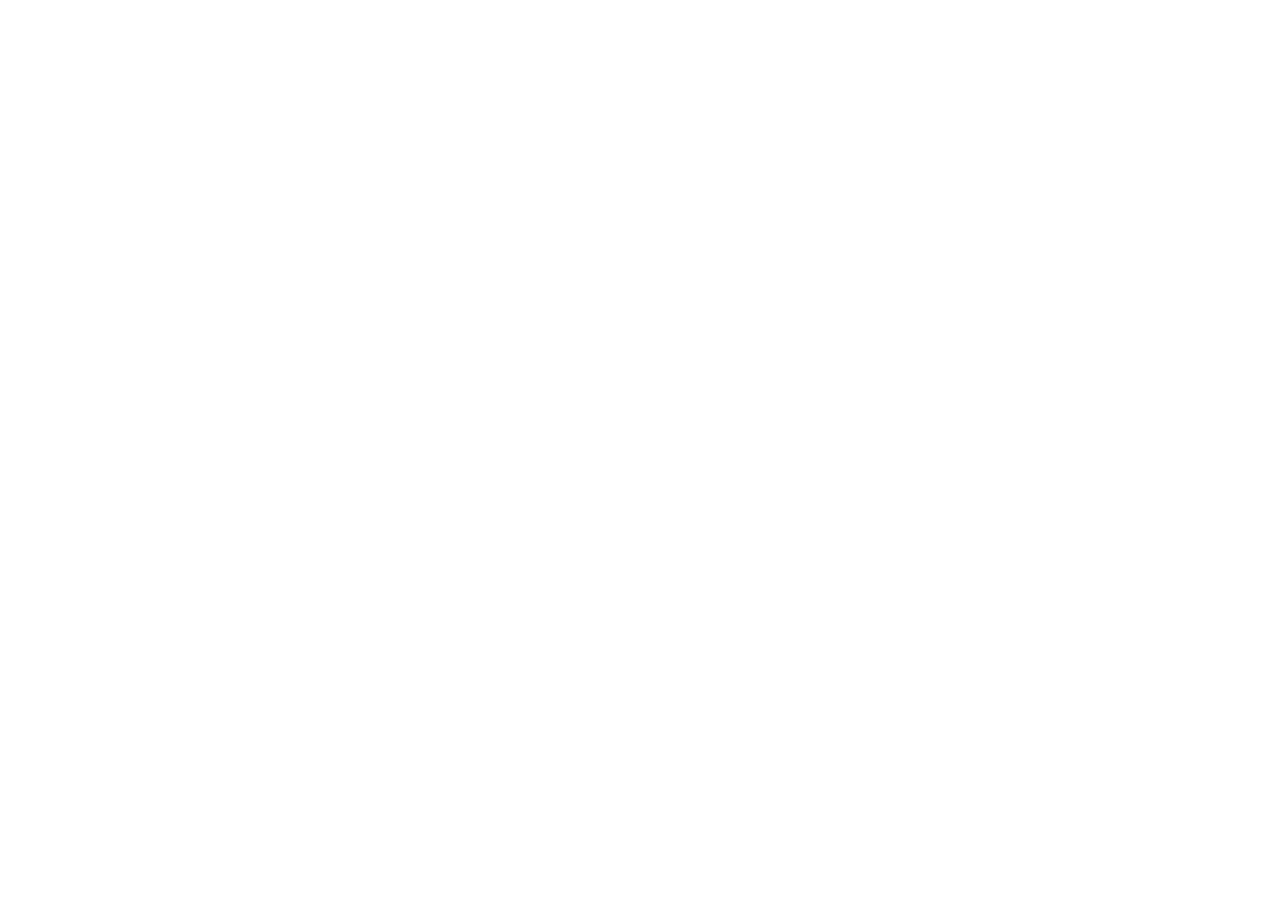
==== index.html @ 8673527a "." ====
<!DOCTYPE html>
<html lang="en">
<head>
    <meta charset="UTF-8">
    <meta name="viewport" content="width=device-width, initial-scale=1.0">
    <title>Colle Rosso</title>
    <link rel="stylesheet" href="style.css">
</head>
<body>
    
</body>
</html>
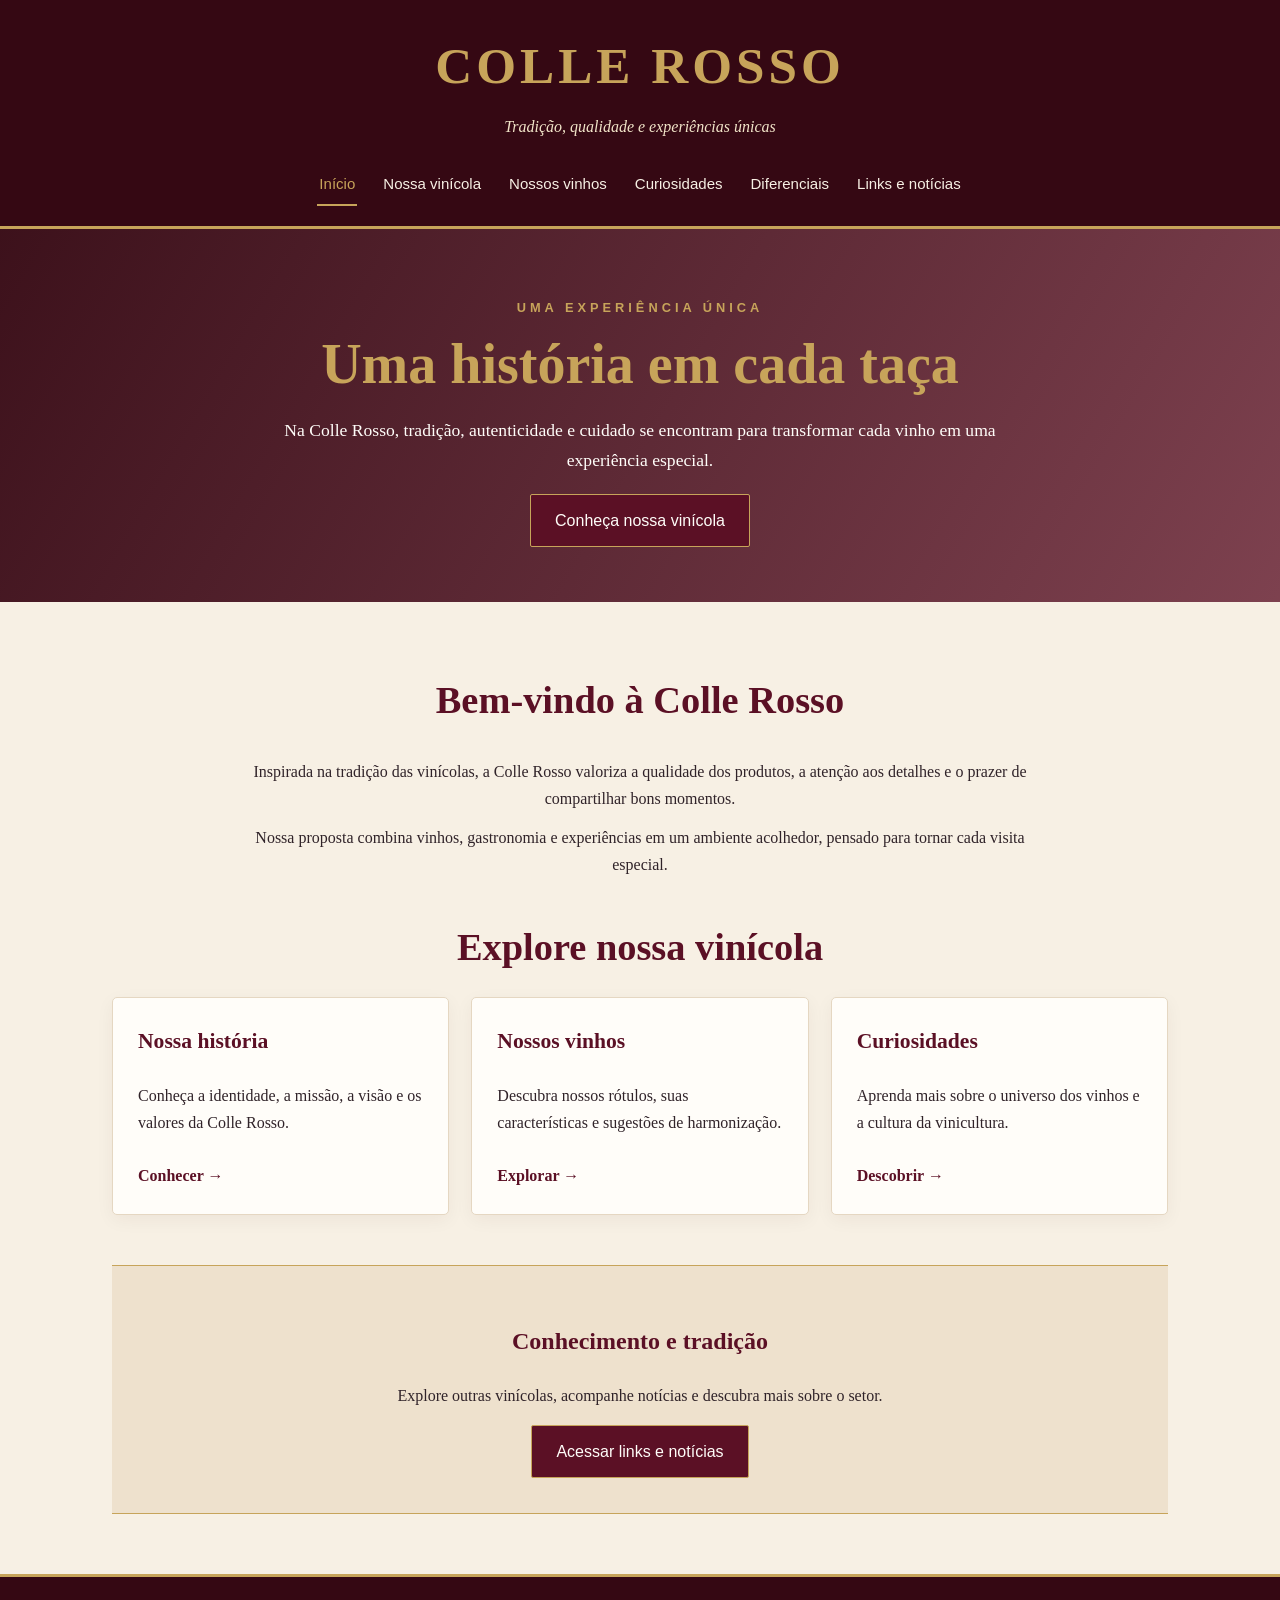
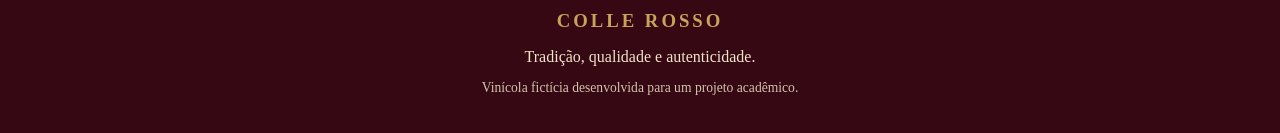
==== commit 6cc1bf2d: "." ====
--- a/index.html
+++ b/index.html
@@ -1,12 +1,187 @@
 <!DOCTYPE html>
-<html lang="en">
+<html lang="pt-BR">
+
 <head>
     <meta charset="UTF-8">
     <meta name="viewport" content="width=device-width, initial-scale=1.0">
-    <title>Colle Rosso</title>
+
+    <title>Colle Rosso  -  início</title>
+
     <link rel="stylesheet" href="style.css">
+
+    <script src="script.js" defer></script>
 </head>
+
 <body>
-    
+
+    <header class="cabecalho">
+
+        <div class="marca">
+            <h1>COLLE ROSSO</h1>
+            <p>Tradição, qualidade e experiências únicas</p>
+        </div>
+
+        <button
+            class="botao-menu"
+            id="botao-menu"
+            aria-label="Abrir menu"
+            aria-expanded="false"
+            aria-controls="menu-principal">
+
+            ☰
+        </button>
+
+        <nav class="menu" id="menu-principal">
+
+            <a href="index.html" aria-current="page">Início</a>
+
+            <a href="vinicola.html">Nossa vinícola</a>
+
+            <a href="vinhos.html">Nossos vinhos</a>
+
+            <a href="curiosidades.html">Curiosidades</a>
+
+            <a href="diferencas.html">Diferenciais</a>
+
+            <a href="links.html">Links e notícias</a>
+
+        </nav>
+
+    </header>
+
+
+    <section class="hero">
+
+        <div class="hero-conteudo">
+
+            <p class="subtitulo">UMA EXPERIÊNCIA ÚNICA</p>
+
+            <h2>Uma história em cada taça</h2>
+
+            <p>
+                Na Colle Rosso, tradição, autenticidade e cuidado
+                se encontram para transformar cada vinho
+                em uma experiência especial.
+            </p>
+
+            <a href="vinicola.html" class="botao">
+                Conheça nossa vinícola
+            </a>
+
+        </div>
+
+    </section>
+
+
+    <main>
+
+        <section class="introducao">
+
+            <h2>Bem-vindo à Colle Rosso</h2>
+
+            <p>
+                Inspirada na tradição das vinícolas, a Colle Rosso
+                valoriza a qualidade dos produtos, a atenção aos
+                detalhes e o prazer de compartilhar bons momentos.
+            </p>
+
+            <p>
+                Nossa proposta combina vinhos, gastronomia e
+                experiências em um ambiente acolhedor,
+                pensado para tornar cada visita especial.
+            </p>
+
+        </section>
+
+
+        <section class="secao">
+
+            <h2>Explore nossa vinícola</h2>
+
+            <div class="grade-cartoes">
+
+                <article class="cartao">
+
+                    <h3>Nossa história</h3>
+
+                    <p>
+                        Conheça a identidade, a missão,
+                        a visão e os valores da Colle Rosso.
+                    </p>
+
+                    <a href="vinicola.html" class="link-cartao">
+                        Conhecer →
+                    </a>
+
+                </article>
+
+
+                <article class="cartao">
+
+                    <h3>Nossos vinhos</h3>
+
+                    <p>
+                        Descubra nossos rótulos, suas características
+                        e sugestões de harmonização.
+                    </p>
+
+                    <a href="vinhos.html" class="link-cartao">
+                        Explorar →
+                    </a>
+
+                </article>
+
+
+                <article class="cartao">
+
+                    <h3>Curiosidades</h3>
+
+                    <p>
+                        Aprenda mais sobre o universo dos vinhos
+                        e a cultura da vinicultura.
+                    </p>
+
+                    <a href="curiosidades.html" class="link-cartao">
+                        Descobrir →
+                    </a>
+
+                </article>
+
+            </div>
+
+        </section>
+
+
+        <section class="chamada-final">
+
+            <h2>Conhecimento e tradição</h2>
+
+            <p>
+                Explore outras vinícolas, acompanhe notícias
+                e descubra mais sobre o setor.
+            </p>
+
+            <a href="links.html" class="botao">
+                Acessar links e notícias
+            </a>
+
+        </section>
+
+    </main>
+
+
+    <footer class="rodape">
+
+        <h3>COLLE ROSSO</h3>
+
+        <p>Tradição, qualidade e autenticidade.</p>
+
+        <p class="rodape-menor">
+            Vinícola fictícia desenvolvida para um projeto acadêmico.
+        </p>
+
+    </footer>
+
 </body>
+
 </html>
--- a/style.css
+++ b/style.css
@@ -0,0 +1,698 @@
+/* ========================================
+   1. CORES E CONFIGURAÇÕES GERAIS
+======================================== */
+
+:root {
+    --bordo: #5b1025;
+    --bordo-escuro: #350813;
+    --dourado: #c7a45a;
+    --creme: #f7f0e4;
+    --branco: #fffdf9;
+    --texto: #302329;
+    --borda: #e5d7c2;
+}
+
+* {
+    box-sizing: border-box;
+}
+
+html {
+    scroll-behavior: smooth;
+}
+
+body {
+    margin: 0;
+    font-family: Georgia, "Times New Roman", serif;
+    background: var(--creme);
+    color: var(--texto);
+    line-height: 1.7;
+}
+
+img {
+    max-width: 100%;
+}
+
+a {
+    color: var(--bordo);
+}
+
+button {
+    font: inherit;
+}
+
+
+/* ========================================
+   2. CABEÇALHO E MARCA
+======================================== */
+
+.cabecalho {
+    background: var(--bordo-escuro);
+    color: var(--creme);
+    border-bottom: 3px solid var(--dourado);
+}
+
+.marca {
+    text-align: center;
+    padding: 22px 16px 12px;
+}
+
+.marca h1 {
+    margin: 0;
+    color: var(--dourado);
+    font-size: clamp(2rem, 5vw, 3.2rem);
+    letter-spacing: 4px;
+}
+
+.marca p {
+    margin: 4px 0 0;
+    font-style: italic;
+    color: #f1e4c8;
+}
+
+
+/* ========================================
+   3. MENU DE NAVEGAÇÃO
+======================================== */
+
+.menu {
+    display: flex;
+    justify-content: center;
+    align-items: center;
+    flex-wrap: wrap;
+    gap: 8px 24px;
+    padding: 12px 18px 20px;
+}
+
+.menu a {
+    color: var(--creme);
+    text-decoration: none;
+    font-family: Arial, sans-serif;
+    font-size: 0.94rem;
+    padding: 7px 2px;
+    border-bottom: 2px solid transparent;
+    transition: color 0.25s, border-color 0.25s;
+}
+
+.menu a:hover,
+.menu a:focus-visible,
+.menu a[aria-current="page"] {
+    color: var(--dourado);
+    border-bottom-color: var(--dourado);
+}
+
+.menu a:focus-visible,
+.botao:focus-visible,
+button:focus-visible {
+    outline: 2px solid var(--dourado);
+    outline-offset: 4px;
+}
+
+
+/* Botão do menu para celulares */
+
+.botao-menu {
+    display: none;
+    background: transparent;
+    border: 1px solid var(--dourado);
+    color: var(--dourado);
+    padding: 7px 13px;
+    cursor: pointer;
+    font-size: 1.5rem;
+}
+
+
+/* ========================================
+   4. BANNER PRINCIPAL
+======================================== */
+
+.hero {
+    min-height: 340px;
+    display: grid;
+    place-items: center;
+    text-align: center;
+    padding: 55px 22px;
+
+    background:
+        linear-gradient(
+            120deg,
+            rgba(53, 8, 19, 0.96),
+            rgba(91, 16, 37, 0.78)
+        );
+
+    color: var(--branco);
+}
+
+.hero-conteudo {
+    max-width: 780px;
+}
+
+.subtitulo {
+    color: var(--dourado);
+    font-family: Arial, sans-serif;
+    font-size: 0.8rem;
+    letter-spacing: 4px;
+    font-weight: bold;
+}
+
+.hero h2 {
+    color: var(--dourado);
+    font-size: clamp(2rem, 5vw, 3.5rem);
+    line-height: 1.2;
+    margin: 12px 0 18px;
+}
+
+.hero p:not(.subtitulo) {
+    font-size: 1.1rem;
+}
+
+
+/* ========================================
+   5. CONTEÚDO DAS PÁGINAS
+======================================== */
+
+main {
+    width: min(1100px, 100%);
+    margin: auto;
+    padding: 42px 22px 60px;
+}
+
+.introducao {
+    max-width: 800px;
+    margin: 0 auto 42px;
+    text-align: center;
+}
+
+.introducao h2,
+.secao h2 {
+    color: var(--bordo);
+    font-size: clamp(1.7rem, 4vw, 2.4rem);
+    line-height: 1.3;
+}
+
+.introducao p {
+    margin: 12px auto;
+}
+
+.secao {
+    margin-top: 45px;
+    margin-bottom: 45px;
+}
+
+.secao > h2 {
+    text-align: center;
+    margin-bottom: 24px;
+}
+
+.texto-centralizado {
+    max-width: 800px;
+    margin: 20px auto;
+    text-align: center;
+}
+
+
+/* ========================================
+   6. CARTÕES
+======================================== */
+
+.grade-cartoes {
+    display: grid;
+    grid-template-columns: repeat(
+        auto-fit,
+        minmax(min(100%, 240px), 1fr)
+    );
+
+    gap: 22px;
+}
+
+.cartao {
+    background: var(--branco);
+    border: 1px solid var(--borda);
+    border-radius: 5px;
+    padding: 25px;
+
+    box-shadow: 0 5px 18px rgba(53, 8, 19, 0.05);
+
+    transition:
+        transform 0.25s,
+        box-shadow 0.25s;
+}
+
+.cartao:hover {
+    transform: translateY(-4px);
+    box-shadow: 0 9px 24px rgba(53, 8, 19, 0.10);
+}
+
+.cartao h3 {
+    color: var(--bordo);
+    font-size: 1.35rem;
+    margin-top: 0;
+}
+
+.link-cartao {
+    display: inline-block;
+    margin-top: 10px;
+    font-weight: bold;
+    text-decoration: none;
+}
+
+.link-cartao:hover {
+    color: #9b6f22;
+    text-decoration: underline;
+}
+
+
+/* ========================================
+   7. BOTÕES
+======================================== */
+
+.botao {
+    display: inline-block;
+    padding: 12px 24px;
+
+    background: var(--bordo);
+    color: var(--branco);
+
+    border: 1px solid var(--dourado);
+    border-radius: 2px;
+
+    text-align: center;
+    text-decoration: none;
+    font-family: Arial, sans-serif;
+
+    transition:
+        background 0.25s,
+        color 0.25s,
+        transform 0.25s;
+}
+
+.botao:hover {
+    background: var(--dourado);
+    color: var(--bordo-escuro);
+    transform: translateY(-2px);
+}
+
+.chamada-final {
+    margin-top: 50px;
+    padding: 35px 22px;
+    text-align: center;
+
+    background: #eee1cd;
+    border-top: 1px solid var(--dourado);
+    border-bottom: 1px solid var(--dourado);
+}
+
+.chamada-final h2 {
+    color: var(--bordo);
+}
+
+
+/* ========================================
+   8. IMAGENS
+======================================== */
+
+.imagem-destaque {
+    max-width: 850px;
+    margin: 0 auto 40px;
+}
+
+.imagem-destaque img {
+    display: block;
+    width: 100%;
+    max-height: 460px;
+    object-fit: cover;
+    border: 3px solid var(--dourado);
+}
+
+.imagem-link {
+    width: 100%;
+    height: 190px;
+    overflow: hidden;
+    margin-bottom: 20px;
+    background: #eadfcf;
+}
+
+.imagem-link img {
+    width: 100%;
+    height: 100%;
+    display: block;
+    object-fit: cover;
+}
+
+
+/* ========================================
+   9. CARROSSEL DE VINHOS
+======================================== */
+
+.carrossel {
+    max-width: 850px;
+    margin: 0 auto;
+}
+
+.carrossel-controles {
+    display: flex;
+    align-items: center;
+    justify-content: center;
+    gap: 24px;
+    margin-bottom: 22px;
+}
+
+.carrossel-controles p {
+    color: var(--bordo);
+    font-weight: bold;
+    text-align: center;
+}
+
+.seta-carrossel {
+    width: 46px;
+    height: 46px;
+
+    border: 1px solid var(--dourado);
+    background: var(--bordo);
+    color: var(--branco);
+
+    border-radius: 50%;
+    font-size: 1.2rem;
+
+    cursor: pointer;
+    transition: background 0.2s, color 0.2s;
+}
+
+.seta-carrossel:hover {
+    background: var(--dourado);
+    color: var(--bordo-escuro);
+}
+
+.seta-carrossel:disabled {
+    opacity: 0.35;
+    cursor: not-allowed;
+}
+
+.trilho-vinhos {
+    display: flex;
+    overflow-x: auto;
+
+    scroll-snap-type: x mandatory;
+    scroll-behavior: smooth;
+
+    scrollbar-width: thin;
+    scrollbar-color: var(--bordo) #e5d7c2;
+
+    border: 1px solid var(--borda);
+    background: var(--branco);
+}
+
+.cartao-vinho {
+    flex: 0 0 100%;
+    min-width: 0;
+    scroll-snap-align: start;
+    scroll-snap-stop: always;
+}
+
+.foto-vinho {
+    height: 320px;
+    display: flex;
+    justify-content: center;
+    align-items: center;
+
+    padding: 20px;
+    background: #eee3d3;
+}
+
+.foto-vinho img {
+    width: 100%;
+    height: 100%;
+    object-fit: contain;
+}
+
+.informacoes-vinho {
+    padding: 28px clamp(20px, 5vw, 45px) 38px;
+}
+
+.categoria-vinho {
+    color: #92702d;
+    font-family: Arial, sans-serif;
+    font-weight: bold;
+    letter-spacing: 3px;
+    font-size: 0.78rem;
+}
+
+.informacoes-vinho h3 {
+    font-size: clamp(1.8rem, 4vw, 2.4rem);
+    color: var(--bordo);
+    margin: 5px 0 15px;
+}
+
+.detalhes-vinho {
+    border-top: 1px solid var(--borda);
+    margin-top: 22px;
+    padding-top: 12px;
+}
+
+.detalhes-vinho p {
+    margin: 12px 0;
+}
+
+.detalhes-vinho strong {
+    color: var(--bordo);
+}
+
+.indicadores-vinhos {
+    display: flex;
+    justify-content: center;
+    flex-wrap: wrap;
+    gap: 10px;
+    margin: 25px 0;
+}
+
+.indicador-vinho {
+    width: 12px;
+    height: 12px;
+    padding: 0;
+
+    border: 1px solid var(--bordo);
+    border-radius: 50%;
+
+    background: transparent;
+    cursor: pointer;
+}
+
+.indicador-vinho.ativo {
+    background: var(--bordo);
+    outline: 2px solid var(--dourado);
+    outline-offset: 2px;
+}
+
+.aviso {
+    margin: 30px auto;
+    max-width: 800px;
+    text-align: center;
+    font-size: 0.9rem;
+    color: #6b5960;
+}
+
+
+/* ========================================
+   10. CURIOSIDADES EXPANSÍVEIS
+======================================== */
+
+.lista-curiosidades {
+    max-width: 850px;
+    margin: 0 auto;
+}
+
+.curiosidade {
+    margin-bottom: 14px;
+    background: var(--branco);
+    border: 1px solid var(--borda);
+}
+
+.botao-curiosidade {
+    display: flex;
+    align-items: center;
+    justify-content: space-between;
+    gap: 20px;
+
+    width: 100%;
+    padding: 20px 24px;
+
+    border: none;
+    background: transparent;
+
+    color: var(--bordo);
+    text-align: left;
+    font-size: 1.08rem;
+    font-weight: bold;
+
+    cursor: pointer;
+}
+
+.botao-curiosidade:hover {
+    background: #f0e5d5;
+}
+
+.simbolo {
+    flex-shrink: 0;
+    color: #9b762f;
+    font-size: 1.5rem;
+}
+
+.conteudo-curiosidade {
+    padding: 0 24px 22px;
+}
+
+.conteudo-curiosidade p {
+    margin: 0;
+}
+
+
+/* ========================================
+   11. PÁGINA DE LINKS
+======================================== */
+
+.cartao-link {
+    display: flex;
+    flex-direction: column;
+    align-items: flex-start;
+}
+
+.cartao-link .botao {
+    margin-top: auto;
+}
+
+.cartao-link h3 {
+    margin-bottom: 8px;
+}
+
+.cartao-link p {
+    margin-bottom: 22px;
+}
+
+
+/* ========================================
+   12. RODAPÉ
+======================================== */
+
+.rodape {
+    padding: 28px 18px;
+    text-align: center;
+
+    background: var(--bordo-escuro);
+    color: #f1e4c8;
+
+    border-top: 3px solid var(--dourado);
+}
+
+.rodape h3 {
+    margin: 0;
+    color: var(--dourado);
+    letter-spacing: 3px;
+}
+
+.rodape p {
+    margin: 6px 0;
+}
+
+.rodape-menor {
+    font-size: 0.85rem;
+    opacity: 0.85;
+}
+
+
+/* ========================================
+   13. RESPONSIVIDADE PARA CELULARES
+======================================== */
+
+@media (max-width: 700px) {
+
+    .marca {
+        padding: 18px 12px 10px;
+    }
+
+    .marca h1 {
+        letter-spacing: 2px;
+    }
+
+    .botao-menu {
+        display: block;
+        margin: 0 auto 15px;
+    }
+
+    .menu {
+        display: none;
+        flex-direction: column;
+        align-items: stretch;
+
+        gap: 0;
+        padding: 0 20px 18px;
+    }
+
+    .menu.aberto {
+        display: flex;
+    }
+
+    .menu a {
+        padding: 12px;
+        text-align: center;
+        border-bottom: 1px solid rgba(199, 164, 90, 0.25);
+    }
+
+    .hero {
+        min-height: 290px;
+        padding: 40px 18px;
+    }
+
+    main {
+        padding: 30px 16px 45px;
+    }
+
+    .grade-cartoes {
+        grid-template-columns: 1fr;
+    }
+
+    .foto-vinho {
+        height: 250px;
+    }
+
+    .informacoes-vinho {
+        padding: 24px 20px 30px;
+    }
+
+    .carrossel-controles {
+        gap: 14px;
+    }
+
+    .seta-carrossel {
+        width: 42px;
+        height: 42px;
+    }
+
+    .botao-curiosidade {
+        padding: 18px;
+    }
+
+    .conteudo-curiosidade {
+        padding: 0 18px 20px;
+    }
+
+}
+
+
+/* ========================================
+   14. ACESSIBILIDADE: MOVIMENTO REDUZIDO
+======================================== */
+
+@media (prefers-reduced-motion: reduce) {
+
+    html {
+        scroll-behavior: auto;
+    }
+
+    *,
+    *::before,
+    *::after {
+        scroll-behavior: auto !important;
+        transition-duration: 0.01ms !important;
+        animation-duration: 0.01ms !important;
+    }
+
+}
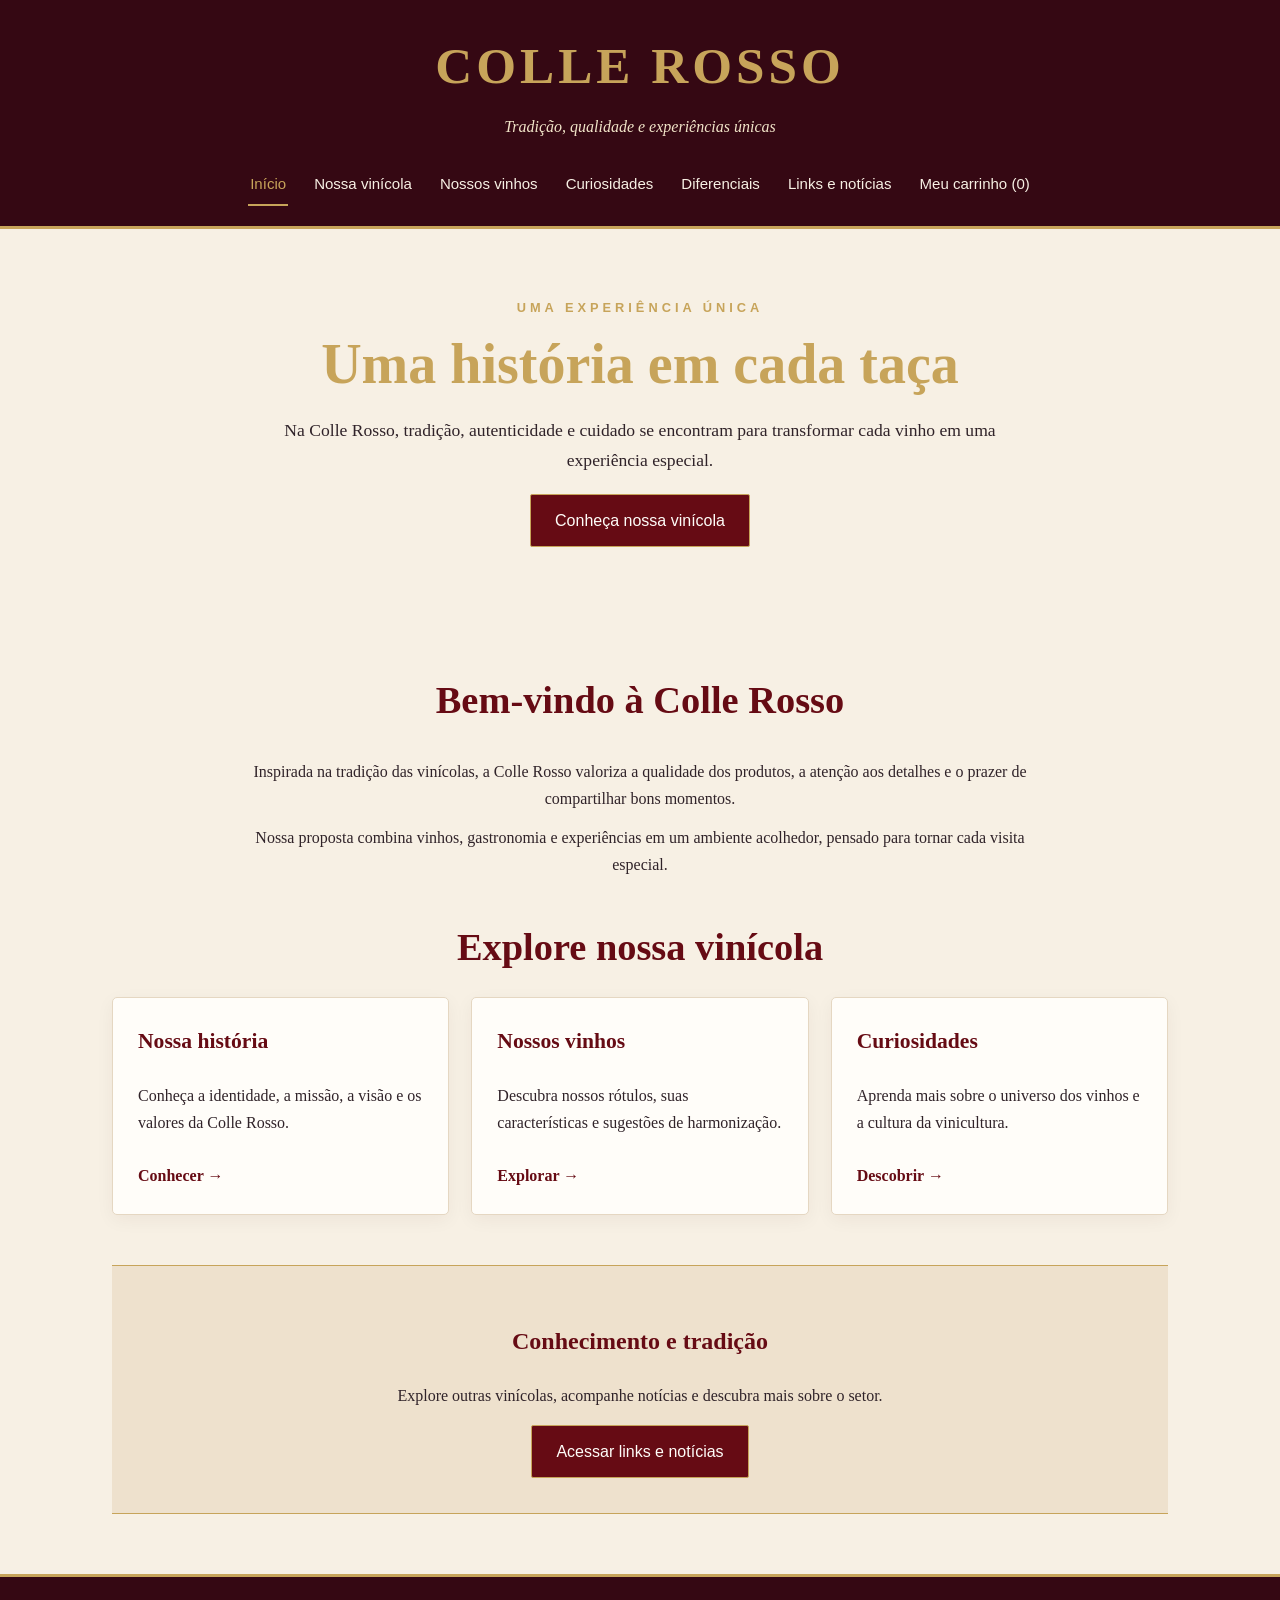
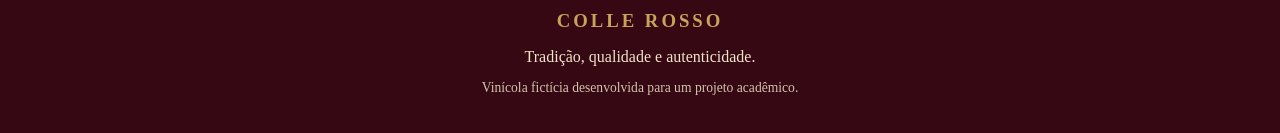
==== commit 199648ab: "." ====
--- a/index.html
+++ b/index.html
@@ -44,6 +44,11 @@
             <a href="diferencas.html">Diferenciais</a>
 
             <a href="links.html">Links e notícias</a>
+
+            <a href="carrinho.html">
+    <span>Meu carrinho</span>
+    (<span class="contador-carrinho">0</span>)
+</a>
 
         </nav>
 
@@ -184,4 +189,4 @@
 
 </body>
 
-</html>+</html>
--- a/style.css
+++ b/style.css
@@ -3,7 +3,7 @@
 ======================================== */
 
 :root {
-    --bordo: #5b1025;
+    --bordo: #660b14;
     --bordo-escuro: #350813;
     --dourado: #c7a45a;
     --creme: #f7f0e4;
@@ -133,13 +133,8 @@
     padding: 55px 22px;
 
     background:
-        linear-gradient(
-            120deg,
-            rgba(53, 8, 19, 0.96),
-            rgba(91, 16, 37, 0.78)
-        );
-
-    color: var(--branco);
+            #660b14,
+
 }
 
 .hero-conteudo {
@@ -695,4 +690,145 @@
         animation-duration: 0.01ms !important;
     }
 
-}+}
+
+/* ======================================
+   CARRINHO - COLLE ROSSO
+====================================== */
+
+.pagina-carrinho {
+    max-width: 1000px;
+    margin: 60px auto;
+    padding: 30px;
+}
+
+.pagina-carrinho h1 {
+    color: var(--bordo);
+    margin-bottom: 15px;
+}
+
+.pagina-carrinho > p {
+    margin-bottom: 35px;
+}
+
+.item-carrinho {
+    display: flex;
+    align-items: center;
+    gap: 25px;
+    padding: 20px;
+    margin-bottom: 20px;
+    background: white;
+    border: 1px solid var(--dourado);
+    border-radius: 10px;
+}
+
+.item-carrinho img {
+    width: 100px;
+    height: 120px;
+    object-fit: contain;
+}
+
+.informacoes-produto {
+    flex: 1;
+}
+
+.informacoes-produto h3 {
+    color: var(--bordo);
+    margin-bottom: 10px;
+}
+
+.controles-quantidade {
+    display: flex;
+    align-items: center;
+    gap: 15px;
+    margin-top: 15px;
+}
+
+.controles-quantidade button {
+    width: 30px;
+    height: 30px;
+    border: 1px solid var(--dourado);
+    background: var(--creme);
+    color: var(--bordo);
+    cursor: pointer;
+}
+
+.remover-produto {
+    border: none;
+    background: none;
+    color: var(--bordo);
+    text-decoration: underline;
+    cursor: pointer;
+}
+
+.resumo-carrinho {
+    margin-top: 35px;
+    padding: 25px;
+    background: var(--creme);
+    border: 1px solid var(--dourado);
+    border-radius: 10px;
+}
+
+.resumo-carrinho h2 {
+    margin-bottom: 20px;
+    color: var(--bordo);
+}
+
+.resumo-carrinho p {
+    margin-bottom: 15px;
+}
+
+.aviso-carrinho {
+    font-size: 13px;
+    color: #705b50;
+}
+
+.botao-voltar,
+.botao-carrinho {
+    display: inline-flex;
+    justify-content: center;
+    align-items: center;
+    gap: 10px;
+    padding: 12px 20px;
+    background: var(--bordo);
+    color: var(--creme);
+    border: 1px solid var(--dourado);
+    border-radius: 6px;
+    text-decoration: none;
+    cursor: pointer;
+    transition: 0.3s;
+}
+
+.botao-voltar:hover,
+.botao-carrinho:hover {
+    background: var(--dourado);
+    color: var(--bordo);
+}
+
+.carrinho-vazio {
+    padding: 30px;
+    text-align: center;
+    background: white;
+    border-radius: 10px;
+}
+
+@media (max-width: 600px) {
+    .pagina-carrinho {
+        padding: 20px;
+        margin: 30px auto;
+    }
+
+    .item-carrinho {
+        gap: 12px;
+        flex-wrap: wrap;
+    }
+
+    .item-carrinho img {
+        width: 75px;
+        height: 100px;
+    }
+
+    .remover-produto {
+        margin-left: auto;
+    }
+}
